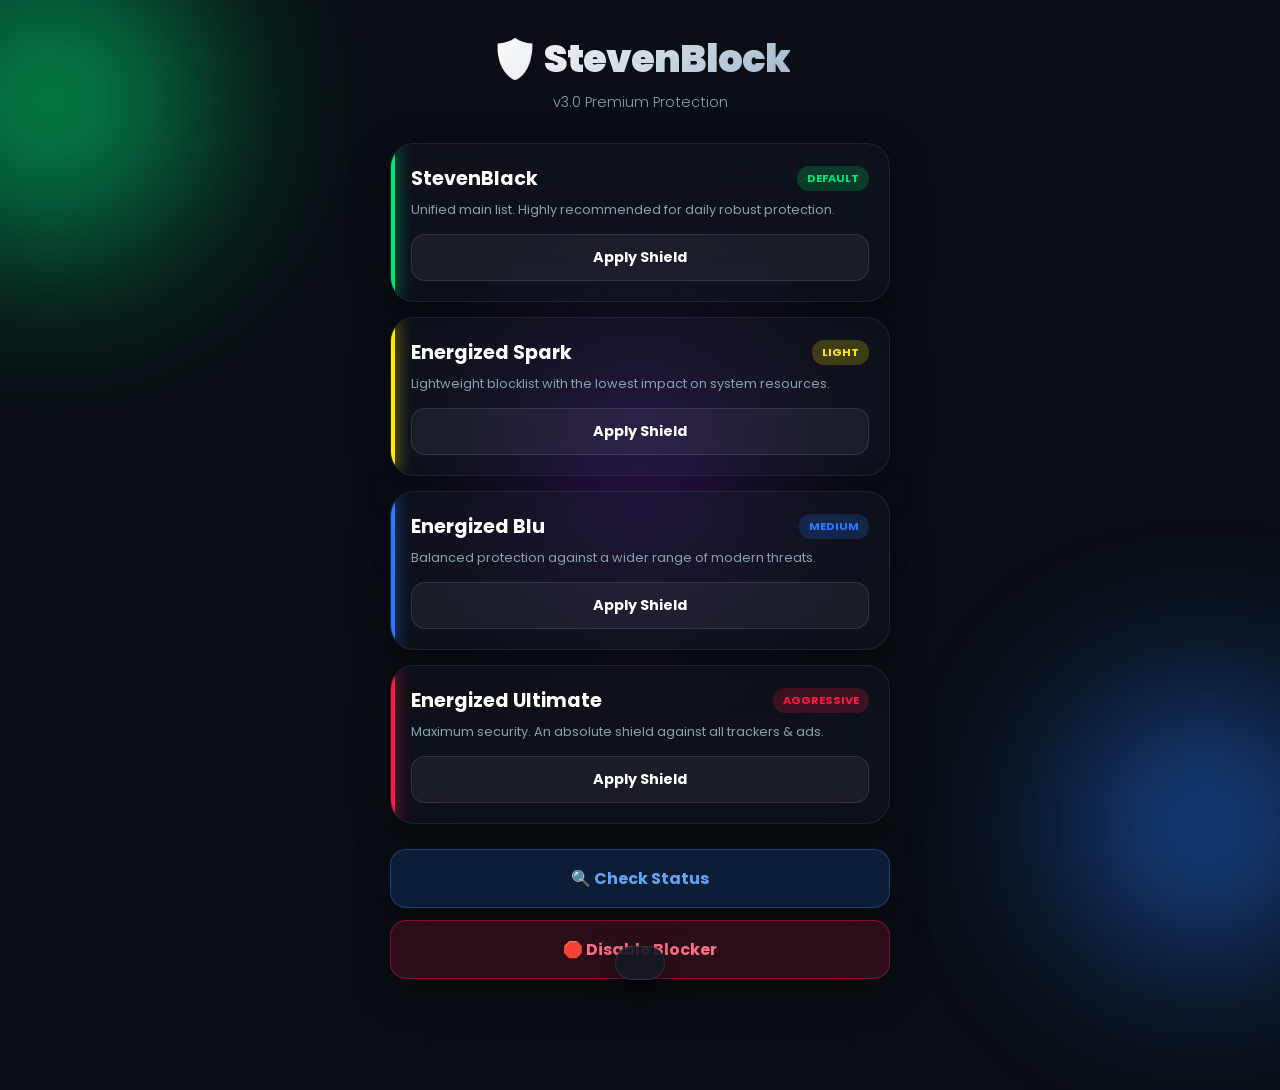
==== web/index.html @ 45ca89d0 "Add files via upload" ====
<!DOCTYPE html>
<html lang="en">
<head>
<meta charset="UTF-8">
<meta name="viewport" content="width=device-width, initial-scale=1.0, maximum-scale=1.0, user-scalable=no">
<title>StevenBlock UI</title>
<link href="https://fonts.googleapis.com/css2?family=Poppins:wght@300;500;700;900&display=swap" rel="stylesheet">
<style>
:root {
--bg: #090e14;
--text: #ffffff;
--muted: #8b9eb0;
--glass-bg: rgba(20, 25, 35, 0.4);
--glass-border: rgba(255, 255, 255, 0.08);
--primary: #00e676;
--primary-glow: rgba(0, 230, 118, 0.5);
--spark: #ffea00;
--blu: #2979ff;
--ultimate: #ff1744;
}
* { margin: 0; padding: 0; box-sizing: border-box; font-family: 'Poppins', sans-serif; -webkit-tap-highlight-color: transparent; }
body { background: var(--bg); color: var(--text); overflow-x: hidden; min-height: 100vh; display: flex; flex-direction: column; align-items: center; padding: 30px 20px; position: relative; }
.blob { position: fixed; filter: blur(90px); z-index: -1; opacity: 0.6; border-radius: 50%; animation: float 15s infinite alternate ease-in-out; }
.blob-1 { width: 300px; height: 300px; background: #00e676; top: -50px; left: -100px; }
.blob-2 { width: 250px; height: 250px; background: #2979ff; bottom: -50px; right: -50px; animation-delay: -5s; }
.blob-3 { width: 200px; height: 200px; background: #8a2be2; top: 40%; left: 50%; transform: translateX(-50%); animation-delay: -10s; }
@keyframes float { 0% { transform: translate(0, 0) scale(1); } 100% { transform: translate(30px, 40px) scale(1.1); } }
.header { text-align: center; margin-bottom: 30px; animation: slideDown 0.8s cubic-bezier(0.25, 1, 0.5, 1); }
.header h1 { font-size: 2.4rem; font-weight: 900; background: linear-gradient(135deg, #fff, #a3b8cc); -webkit-background-clip: text; -webkit-text-fill-color: transparent; letter-spacing: -1px; }
.header p { color: var(--muted); font-size: 0.9rem; font-weight: 300; margin-top: 5px; }
.glass { background: var(--glass-bg); backdrop-filter: blur(25px); -webkit-backdrop-filter: blur(25px); border: 1px solid var(--glass-border); border-radius: 24px; box-shadow: 0 10px 40px rgba(0,0,0,0.4); }
.grid { display: grid; grid-template-columns: 1fr; gap: 15px; width: 100%; max-width: 500px; animation: popIn 0.8s cubic-bezier(0.25, 1, 0.5, 1) forwards; opacity: 0; }
.card { padding: 20px; display: flex; flex-direction: column; position: relative; overflow: hidden; transition: transform 0.2s, background 0.2s; }
.card:active { transform: scale(0.96); background: rgba(255,255,255,0.05); }
.card-header { display: flex; justify-content: space-between; align-items: center; margin-bottom: 8px; }
.card h2 { font-size: 1.2rem; font-weight: 700; z-index: 2; }
.card p { font-size: 0.8rem; color: var(--muted); z-index: 2; margin-bottom: 15px; }
.badge { font-size: 0.7rem; padding: 4px 10px; border-radius: 12px; font-weight: 700; text-transform: uppercase; z-index: 2; }
.badge.steven { background: rgba(0,230,118,0.2); color: var(--primary); }
.badge.spark { background: rgba(255,234,0,0.2); color: var(--spark); }
.badge.blu { background: rgba(41,121,255,0.2); color: var(--blu); }
.badge.ultimate { background: rgba(255,23,68,0.2); color: var(--ultimate); }
.card-btn { background: rgba(255,255,255,0.05); border: 1px solid rgba(255,255,255,0.1); color: #fff; padding: 12px; border-radius: 14px; font-weight: 700; font-size: 0.9rem; cursor: pointer; transition: 0.2s; z-index: 2; width: 100%; }
.card.steven .card-btn:active { background: var(--primary); color: #000; border-color: var(--primary); }
.card.spark .card-btn:active { background: var(--spark); color: #000; border-color: var(--spark); }
.card.blu .card-btn:active { background: var(--blu); color: #fff; border-color: var(--blu); }
.card.ultimate .card-btn:active { background: var(--ultimate); color: #fff; border-color: var(--ultimate); }
.glow-line { position: absolute; left: 0; top: 0; height: 100%; width: 4px; border-radius: 24px 0 0 24px; }
.card.steven .glow-line { background: var(--primary); box-shadow: 0 0 15px var(--primary); }
.card.spark .glow-line { background: var(--spark); box-shadow: 0 0 15px var(--spark); }
.card.blu .glow-line { background: var(--blu); box-shadow: 0 0 15px var(--blu); }
.card.ultimate .glow-line { background: var(--ultimate); box-shadow: 0 0 15px var(--ultimate); }
.actions { margin-top: 25px; display: flex; flex-direction: column; gap: 12px; width: 100%; max-width: 500px; animation: popIn 1s cubic-bezier(0.25, 1, 0.5, 1) forwards; opacity: 0; }
.action-btn { padding: 16px; border-radius: 16px; font-weight: 700; font-size: 1rem; border: none; display: flex; justify-content: center; align-items: center; gap: 8px; cursor: pointer; transition: 0.2s; text-decoration: none; }
.btn-check { background: rgba(41,121,255,0.15); border: 1px solid rgba(41,121,255,0.4); color: #60a5fa; }
.btn-check:active { background: var(--blu); color: #fff; transform: scale(0.96); }
.btn-disable { background: rgba(255,23,68,0.15); border: 1px solid rgba(255,23,68,0.4); color: #fb7185; }
.btn-disable:active { background: var(--ultimate); color: #fff; transform: scale(0.96); }
.btn-telegram { background: rgba(0, 136, 204, 0.15); border: 1px solid rgba(0, 136, 204, 0.4); color: #38bdf8; margin-top: 10px; }
.btn-telegram:active { background: #0088cc; color: #fff; transform: scale(0.96); }
.modal { position: fixed; top: 0; left: 0; width: 100%; height: 100%; background: rgba(0,0,0,0.6); backdrop-filter: blur(10px); display: flex; justify-content: center; align-items: center; opacity: 0; pointer-events: none; transition: 0.4s; z-index: 100; }
.modal.active { opacity: 1; pointer-events: all; }
.modal-content { padding: 40px 30px; text-align: center; width: 90%; max-width: 400px; transform: translateY(50px) scale(0.9); transition: 0.4s cubic-bezier(0.25, 1, 0.5, 1); position: relative; overflow: hidden; }
.modal.active .modal-content { transform: translateY(0) scale(1); }
.modal-content::before { content: ''; position: absolute; top: -50px; left: 50%; transform: translateX(-50%); width: 100px; height: 100px; background: var(--primary); filter: blur(50px); opacity: 0.5; z-index: -1; }
.modal h2 { font-size: 1.5rem; font-weight: 900; margin-bottom: 5px; }
.modal p { color: var(--muted); font-size: 0.9rem; }
.counter { font-size: 3.5rem; font-weight: 900; color: var(--primary); text-shadow: 0 0 30px var(--primary-glow); margin: 20px 0; line-height: 1; }
.pending-alert { background: rgba(255, 187, 0, 0.15); border: 1px solid rgba(255, 187, 0, 0.3); color: #ffd000; padding: 10px; border-radius: 12px; font-size: 0.8rem; font-weight: 700; margin-top: 15px; display: none; }
.toast { position: fixed; bottom: -80px; left: 50%; transform: translateX(-50%); background: rgba(20, 25, 35, 0.9); border: 1px solid rgba(255,255,255,0.1); padding: 16px 24px; border-radius: 20px; font-size: 0.95rem; font-weight: 500; transition: 0.4s cubic-bezier(0.25, 1, 0.5, 1); z-index: 200; white-space: nowrap; box-shadow: 0 10px 30px rgba(0,0,0,0.5); display: flex; align-items: center; gap: 10px; }
.toast.show { bottom: 40px; }
@keyframes slideDown { from { opacity: 0; transform: translateY(-30px); } to { opacity: 1; transform: translateY(0); } }
@keyframes popIn { from { opacity: 0; transform: translateY(20px) scale(0.95); } to { opacity: 1; transform: translateY(0) scale(1); } }
</style>
</head>
<body>
<div class="blob blob-1"></div>
<div class="blob blob-2"></div>
<div class="blob blob-3"></div>
<div class="header">
<h1>🛡️ StevenBlock</h1>
<p>v3.0 Premium Protection</p>
</div>
<div class="grid">
<div class="card glass steven">
<div class="glow-line"></div>
<div class="card-header">
<h2>StevenBlack</h2>
<span class="badge steven">Default</span>
</div>
<p>Unified main list. Highly recommended for daily robust protection.</p>
<button class="card-btn" onclick="applyList('steven')">Apply Shield</button>
</div>
<div class="card glass spark">
<div class="glow-line"></div>
<div class="card-header">
<h2>Energized Spark</h2>
<span class="badge spark">Light</span>
</div>
<p>Lightweight blocklist with the lowest impact on system resources.</p>
<button class="card-btn" onclick="applyList('spark')">Apply Shield</button>
</div>
<div class="card glass blu">
<div class="glow-line"></div>
<div class="card-header">
<h2>Energized Blu</h2>
<span class="badge blu">Medium</span>
</div>
<p>Balanced protection against a wider range of modern threats.</p>
<button class="card-btn" onclick="applyList('blu')">Apply Shield</button>
</div>
<div class="card glass ultimate">
<div class="glow-line"></div>
<div class="card-header">
<h2>Energized Ultimate</h2>
<span class="badge ultimate">Aggressive</span>
</div>
<p>Maximum security. An absolute shield against all trackers & ads.</p>
<button class="card-btn" onclick="applyList('ultimate')">Apply Shield</button>
</div>
</div>
<div class="actions">
<button class="action-btn btn-check glass" onclick="checkStatus()">🔍 Check Status</button>
<button class="action-btn btn-disable glass" onclick="disableBlocker()">🛑 Disable Blocker</button>
<a href="https://t.me/stevenblockmodule" target="_blank" class="action-btn btn-telegram glass">✈️ Join Telegram</a>
</div>
<div class="modal" id="statusModal" onclick="closeModal(event)">
<div class="modal-content glass">
<h2>Protection Active</h2>
<p>Total blocked malicious domains</p>
<div class="counter" id="lineCount">0</div>
<div class="pending-alert" id="pendingText">⚠️ Pending changes exist! Reboot required.</div>
</div>
</div>
<div class="toast" id="toast"><span></span></div>
<script>
function showToast(msg) {
const toast = document.getElementById('toast');
toast.innerHTML = msg;
toast.classList.add('show');
setTimeout(() => { toast.classList.remove('show'); }, 3500);
}
function animateValue(id, start, end, duration) {
let obj = document.getElementById(id);
let range = end - start;
let current = start;
let increment = end > start ? Math.ceil(range / (duration / 16)) : -1;
let timer = setInterval(function() {
current += increment;
if ((increment > 0 && current >= end) || (increment < 0 && current <= end)) {
current = end;
clearInterval(timer);
}
obj.innerHTML = current.toLocaleString();
}, 16);
}
async function applyList(listName) {
showToast("⏳ Downloading shield, please wait...");
try {
let res = await fetch(`/cgi-bin/api.sh?action=update&list=${listName}`);
let data = await res.json();
showToast(data.message);
} catch(e) { showToast("❌ Error communicating with module!"); }
}
async function disableBlocker() {
try {
let res = await fetch(`/cgi-bin/api.sh?action=disable`);
let data = await res.json();
showToast(data.message);
} catch(e) { showToast("❌ Error communicating with module!"); }
}
async function checkStatus() {
const modal = document.getElementById('statusModal');
const counter = document.getElementById('lineCount');
const pending = document.getElementById('pendingText');
counter.innerHTML = "0";
modal.classList.add('active');
try {
let res = await fetch(`/cgi-bin/api.sh?action=status`);
let data = await res.json();
animateValue('lineCount', 0, parseInt(data.lines), 1500);
if(data.pending) { pending.style.display = "block"; } else { pending.style.display = "none"; }
} catch(e) { counter.innerHTML = "Err"; }
}
function closeModal(e) {
if(e.target.id === 'statusModal') {
document.getElementById('statusModal').classList.remove('active');
}
}
</script>
</body>
</html>
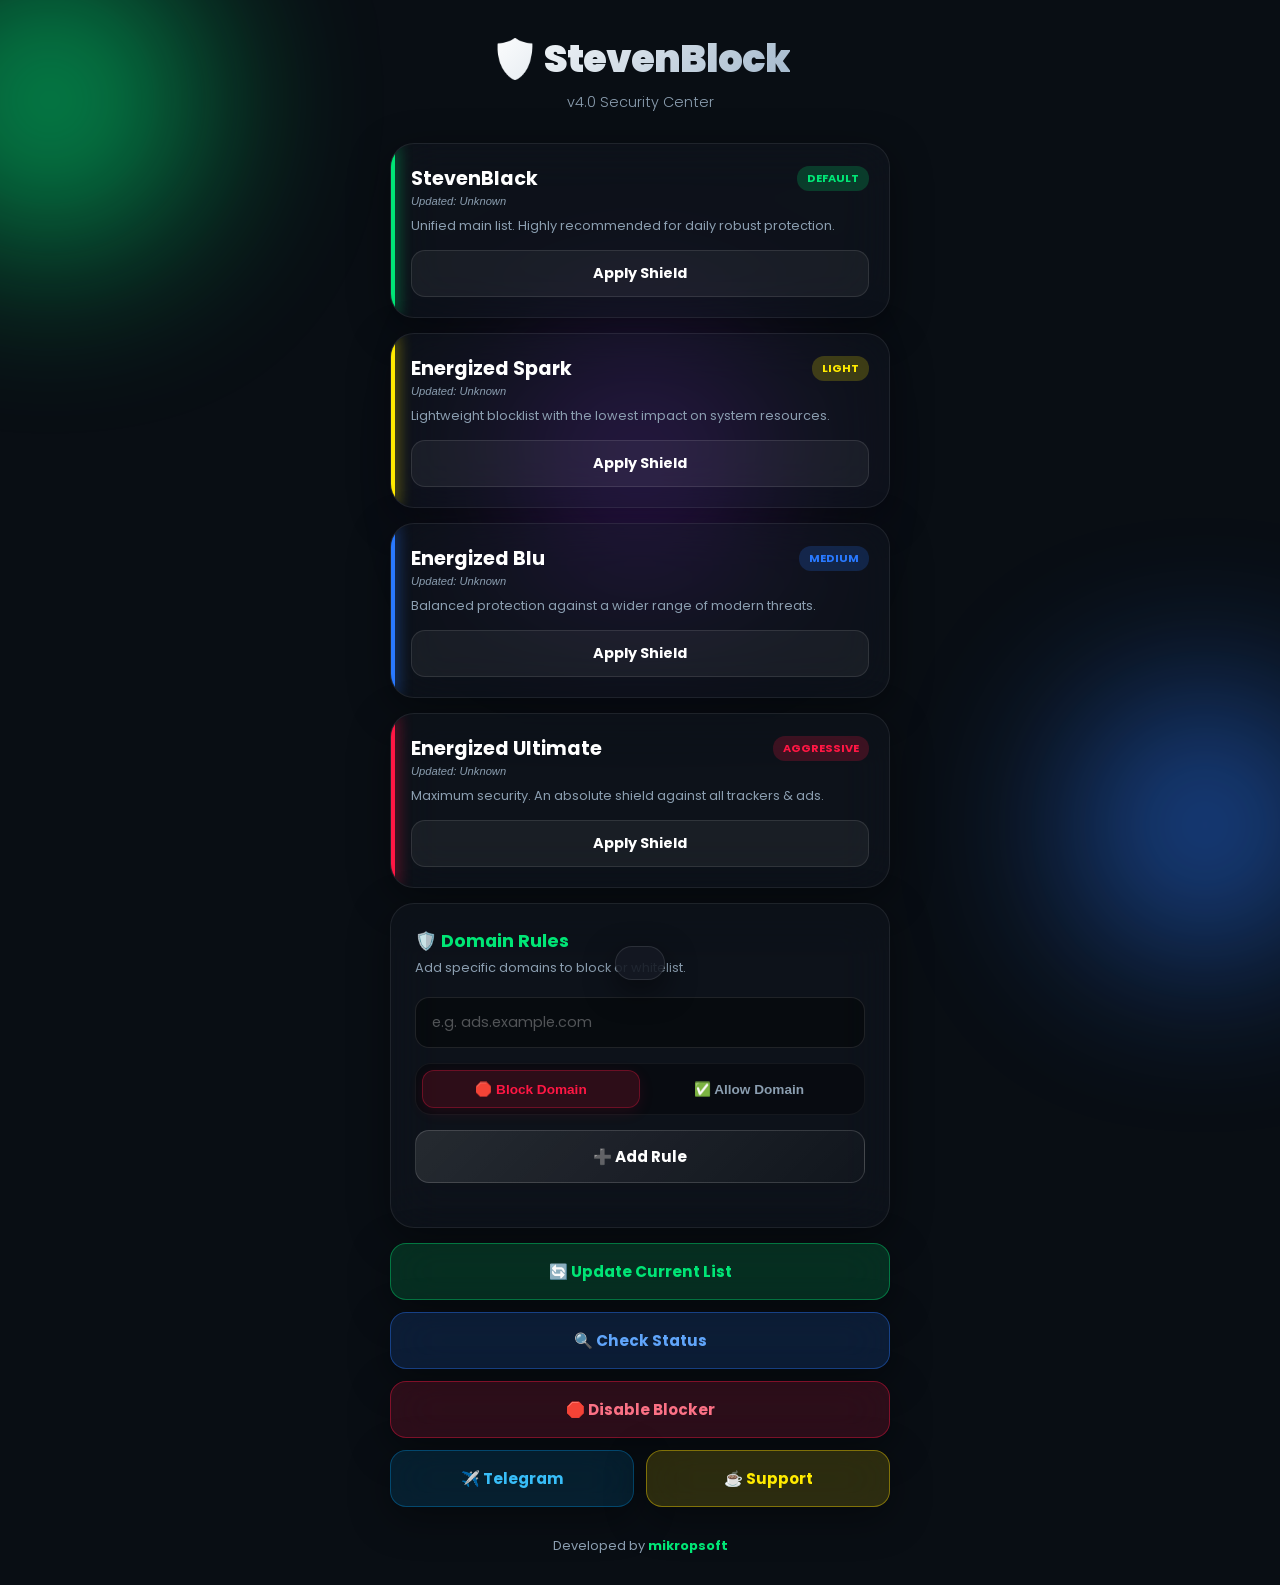
==== commit 03f892ea: "Add files via upload" ====
--- a/web/index.html
+++ b/web/index.html
@@ -7,18 +7,13 @@
 <link href="https://fonts.googleapis.com/css2?family=Poppins:wght@300;500;700;900&display=swap" rel="stylesheet">
 <style>
 :root {
---bg: #090e14;
---text: #ffffff;
---muted: #8b9eb0;
---glass-bg: rgba(20, 25, 35, 0.4);
---glass-border: rgba(255, 255, 255, 0.08);
---primary: #00e676;
---primary-glow: rgba(0, 230, 118, 0.5);
---spark: #ffea00;
---blu: #2979ff;
---ultimate: #ff1744;
-}
-* { margin: 0; padding: 0; box-sizing: border-box; font-family: 'Poppins', sans-serif; -webkit-tap-highlight-color: transparent; }
+--bg: #090e14; --text: #ffffff; --muted: #8b9eb0;
+--glass-bg: rgba(20, 25, 35, 0.4); --glass-border: rgba(255, 255, 255, 0.08);
+--primary: #00e676; --primary-glow: rgba(0, 230, 118, 0.5);
+--spark: #ffea00; --blu: #2979ff; --ultimate: #ff1744;
+}
+* { margin: 0; padding: 0; box-sizing: border-box; font-family: 'Poppins', sans-serif; -webkit-tap-highlight-color: transparent; -webkit-user-select: none; user-select: none; }
+input { -webkit-user-select: auto; user-select: auto; }
 body { background: var(--bg); color: var(--text); overflow-x: hidden; min-height: 100vh; display: flex; flex-direction: column; align-items: center; padding: 30px 20px; position: relative; }
 .blob { position: fixed; filter: blur(90px); z-index: -1; opacity: 0.6; border-radius: 50%; animation: float 15s infinite alternate ease-in-out; }
 .blob-1 { width: 300px; height: 300px; background: #00e676; top: -50px; left: -100px; }
@@ -30,16 +25,20 @@
 .header p { color: var(--muted); font-size: 0.9rem; font-weight: 300; margin-top: 5px; }
 .glass { background: var(--glass-bg); backdrop-filter: blur(25px); -webkit-backdrop-filter: blur(25px); border: 1px solid var(--glass-border); border-radius: 24px; box-shadow: 0 10px 40px rgba(0,0,0,0.4); }
 .grid { display: grid; grid-template-columns: 1fr; gap: 15px; width: 100%; max-width: 500px; animation: popIn 0.8s cubic-bezier(0.25, 1, 0.5, 1) forwards; opacity: 0; }
-.card { padding: 20px; display: flex; flex-direction: column; position: relative; overflow: hidden; transition: transform 0.2s, background 0.2s; }
-.card:active { transform: scale(0.96); background: rgba(255,255,255,0.05); }
-.card-header { display: flex; justify-content: space-between; align-items: center; margin-bottom: 8px; }
+.card { padding: 20px; display: flex; flex-direction: column; position: relative; overflow: hidden; transition: transform 0.2s, background 0.2s, border 0.3s; }
+.card.active-card { border: 1px solid var(--primary); background: rgba(0,230,118,0.05); }
+.card:active { transform: scale(0.96); }
+.card-header { display: flex; justify-content: space-between; align-items: center; margin-bottom: 2px; }
 .card h2 { font-size: 1.2rem; font-weight: 700; z-index: 2; }
+.date-text { font-size: 0.7rem; color: var(--muted); margin-bottom: 10px; z-index: 2; font-style: italic; }
 .card p { font-size: 0.8rem; color: var(--muted); z-index: 2; margin-bottom: 15px; }
 .badge { font-size: 0.7rem; padding: 4px 10px; border-radius: 12px; font-weight: 700; text-transform: uppercase; z-index: 2; }
 .badge.steven { background: rgba(0,230,118,0.2); color: var(--primary); }
 .badge.spark { background: rgba(255,234,0,0.2); color: var(--spark); }
 .badge.blu { background: rgba(41,121,255,0.2); color: var(--blu); }
 .badge.ultimate { background: rgba(255,23,68,0.2); color: var(--ultimate); }
+.badge.active-badge { background: var(--primary); color: #000; display: none; margin-left: 5px; }
+.card.active-card .badge.active-badge { display: inline-block; }
 .card-btn { background: rgba(255,255,255,0.05); border: 1px solid rgba(255,255,255,0.1); color: #fff; padding: 12px; border-radius: 14px; font-weight: 700; font-size: 0.9rem; cursor: pointer; transition: 0.2s; z-index: 2; width: 100%; }
 .card.steven .card-btn:active { background: var(--primary); color: #000; border-color: var(--primary); }
 .card.spark .card-btn:active { background: var(--spark); color: #000; border-color: var(--spark); }
@@ -50,20 +49,50 @@
 .card.spark .glow-line { background: var(--spark); box-shadow: 0 0 15px var(--spark); }
 .card.blu .glow-line { background: var(--blu); box-shadow: 0 0 15px var(--blu); }
 .card.ultimate .glow-line { background: var(--ultimate); box-shadow: 0 0 15px var(--ultimate); }
-.actions { margin-top: 25px; display: flex; flex-direction: column; gap: 12px; width: 100%; max-width: 500px; animation: popIn 1s cubic-bezier(0.25, 1, 0.5, 1) forwards; opacity: 0; }
-.action-btn { padding: 16px; border-radius: 16px; font-weight: 700; font-size: 1rem; border: none; display: flex; justify-content: center; align-items: center; gap: 8px; cursor: pointer; transition: 0.2s; text-decoration: none; }
-.btn-check { background: rgba(41,121,255,0.15); border: 1px solid rgba(41,121,255,0.4); color: #60a5fa; }
+.rule-box { padding: 24px; margin-top: 15px; width: 100%; max-width: 500px; animation: popIn 0.9s cubic-bezier(0.25, 1, 0.5, 1) forwards; opacity: 0; display: flex; flex-direction: column; gap: 15px; }
+.rule-box h3 { font-size: 1.1rem; color: var(--primary); display: flex; align-items: center; gap: 8px; margin-bottom: 0; }
+.rule-box p.desc { font-size: 0.8rem; color: var(--muted); margin-top: -10px; margin-bottom: 5px; }
+.glass-input { width: 100%; background: rgba(0,0,0,0.4); border: 1px solid rgba(255,255,255,0.1); color: #fff; padding: 14px 16px; border-radius: 14px; outline: none; font-size: 0.9rem; transition: 0.3s; }
+.glass-input::placeholder { color: rgba(255,255,255,0.3); }
+.glass-input:focus { border-color: var(--primary); background: rgba(0,0,0,0.6); box-shadow: 0 0 15px rgba(0,230,118,0.1); }
+.rule-toggle-group { display: flex; background: rgba(0,0,0,0.3); padding: 6px; border-radius: 16px; border: 1px solid rgba(255,255,255,0.05); }
+.rule-toggle-group input[type="radio"] { display: none; }
+.toggle-label { flex: 1; text-align: center; padding: 10px; font-size: 0.85rem; font-weight: 600; color: var(--muted); border-radius: 12px; cursor: pointer; transition: all 0.3s cubic-bezier(0.25, 1, 0.5, 1); border: 1px solid transparent; }
+.rule-toggle-group input[value="black"]:checked + .toggle-label { background: rgba(255,23,68,0.15); color: var(--ultimate); border-color: rgba(255,23,68,0.3); box-shadow: 0 4px 15px rgba(255,23,68,0.1); }
+.rule-toggle-group input[value="white"]:checked + .toggle-label { background: rgba(0,230,118,0.15); color: var(--primary); border-color: rgba(0,230,118,0.3); box-shadow: 0 4px 15px rgba(0,230,118,0.1); }
+.btn-add-rule { background: linear-gradient(135deg, rgba(255,255,255,0.1), rgba(255,255,255,0.02)); border: 1px solid rgba(255,255,255,0.15); color: #fff; padding: 14px; border-radius: 14px; font-weight: 700; font-size: 0.95rem; cursor: pointer; transition: 0.2s; display: flex; justify-content: center; align-items: center; gap: 8px; }
+.btn-add-rule:hover { background: rgba(255,255,255,0.15); }
+.btn-add-rule:active { transform: scale(0.96); border-color: #fff; }
+.rules-list { display: flex; flex-wrap: wrap; gap: 8px; margin-top: 5px; }
+.rule-tag { display: flex; align-items: center; gap: 6px; padding: 8px 14px; border-radius: 20px; font-size: 0.75rem; font-weight: 700; animation: popIn 0.3s ease forwards; }
+.rule-tag.black { background: rgba(255,23,68,0.15); border: 1px solid rgba(255,23,68,0.4); color: #ff5252; }
+.rule-tag.white { background: rgba(0,230,118,0.15); border: 1px solid rgba(0,230,118,0.4); color: #69f0ae; }
+.rule-tag .del-btn { cursor: pointer; font-size: 1.1rem; line-height: 1; padding-left: 6px; opacity: 0.7; transition: 0.2s; }
+.rule-tag .del-btn:hover { opacity: 1; transform: scale(1.2); }
+.actions { margin-top: 15px; display: grid; grid-template-columns: 1fr 1fr; gap: 12px; width: 100%; max-width: 500px; animation: popIn 1s cubic-bezier(0.25, 1, 0.5, 1) forwards; opacity: 0; }
+.action-btn { padding: 16px 12px; border-radius: 16px; font-weight: 700; font-size: 0.95rem; border: none; display: flex; justify-content: center; align-items: center; gap: 8px; cursor: pointer; transition: 0.2s; text-decoration: none; text-align: center; }
+.btn-update { grid-column: 1 / -1; background: rgba(0,230,118,0.15); border: 1px solid rgba(0,230,118,0.4); color: var(--primary); }
+.btn-update:active { background: var(--primary); color: #000; transform: scale(0.96); }
+.btn-check { grid-column: 1 / -1; background: rgba(41,121,255,0.15); border: 1px solid rgba(41,121,255,0.4); color: #60a5fa; }
 .btn-check:active { background: var(--blu); color: #fff; transform: scale(0.96); }
+.btn-toggle { grid-column: 1 / -1; }
 .btn-disable { background: rgba(255,23,68,0.15); border: 1px solid rgba(255,23,68,0.4); color: #fb7185; }
 .btn-disable:active { background: var(--ultimate); color: #fff; transform: scale(0.96); }
-.btn-telegram { background: rgba(0, 136, 204, 0.15); border: 1px solid rgba(0, 136, 204, 0.4); color: #38bdf8; margin-top: 10px; }
+.btn-enable { background: rgba(0,230,118,0.15); border: 1px solid rgba(0,230,118,0.4); color: var(--primary); }
+.btn-enable:active { background: var(--primary); color: #000; transform: scale(0.96); }
+.btn-telegram { background: rgba(0, 136, 204, 0.15); border: 1px solid rgba(0, 136, 204, 0.4); color: #38bdf8; }
 .btn-telegram:active { background: #0088cc; color: #fff; transform: scale(0.96); }
+.btn-coffee { background: rgba(255, 221, 0, 0.15); border: 1px solid rgba(255, 221, 0, 0.4); color: #ffea00; }
+.btn-coffee:active { background: #ffdd00; color: #000; transform: scale(0.96); }
+.footer { margin-top: 30px; text-align: center; font-size: 0.8rem; color: var(--muted); animation: popIn 1.2s forwards; opacity: 0; }
+.footer a { color: var(--primary); text-decoration: none; font-weight: 700; }
 .modal { position: fixed; top: 0; left: 0; width: 100%; height: 100%; background: rgba(0,0,0,0.6); backdrop-filter: blur(10px); display: flex; justify-content: center; align-items: center; opacity: 0; pointer-events: none; transition: 0.4s; z-index: 100; }
 .modal.active { opacity: 1; pointer-events: all; }
 .modal-content { padding: 40px 30px; text-align: center; width: 90%; max-width: 400px; transform: translateY(50px) scale(0.9); transition: 0.4s cubic-bezier(0.25, 1, 0.5, 1); position: relative; overflow: hidden; }
 .modal.active .modal-content { transform: translateY(0) scale(1); }
 .modal-content::before { content: ''; position: absolute; top: -50px; left: 50%; transform: translateX(-50%); width: 100px; height: 100px; background: var(--primary); filter: blur(50px); opacity: 0.5; z-index: -1; }
 .modal h2 { font-size: 1.5rem; font-weight: 900; margin-bottom: 5px; }
+.active-name { font-size: 1rem; color: var(--primary); font-weight: 700; margin-bottom: 5px; text-transform: uppercase; }
 .modal p { color: var(--muted); font-size: 0.9rem; }
 .counter { font-size: 3.5rem; font-weight: 900; color: var(--primary); text-shadow: 0 0 30px var(--primary-glow); margin: 20px 0; line-height: 1; }
 .pending-alert { background: rgba(255, 187, 0, 0.15); border: 1px solid rgba(255, 187, 0, 0.3); color: #ffd000; padding: 10px; border-radius: 12px; font-size: 0.8rem; font-weight: 700; margin-top: 15px; display: none; }
@@ -73,60 +102,83 @@
 @keyframes popIn { from { opacity: 0; transform: translateY(20px) scale(0.95); } to { opacity: 1; transform: translateY(0) scale(1); } }
 </style>
 </head>
-<body>
+<body oncontextmenu="return false" onselectstart="return false" ondragstart="return false">
 <div class="blob blob-1"></div>
 <div class="blob blob-2"></div>
 <div class="blob blob-3"></div>
 <div class="header">
 <h1>🛡️ StevenBlock</h1>
-<p>v3.0 Premium Protection</p>
+<p>v4.0 Security Center</p>
 </div>
 <div class="grid">
-<div class="card glass steven">
+<div class="card glass steven" id="card-steven">
 <div class="glow-line"></div>
 <div class="card-header">
-<h2>StevenBlack</h2>
+<h2>StevenBlack <span class="badge active-badge">Active</span></h2>
 <span class="badge steven">Default</span>
 </div>
+<div class="date-text" id="date-steven">Checking date...</div>
 <p>Unified main list. Highly recommended for daily robust protection.</p>
 <button class="card-btn" onclick="applyList('steven')">Apply Shield</button>
 </div>
-<div class="card glass spark">
+<div class="card glass spark" id="card-spark">
 <div class="glow-line"></div>
 <div class="card-header">
-<h2>Energized Spark</h2>
+<h2>Energized Spark <span class="badge active-badge">Active</span></h2>
 <span class="badge spark">Light</span>
 </div>
+<div class="date-text" id="date-spark">Checking date...</div>
 <p>Lightweight blocklist with the lowest impact on system resources.</p>
 <button class="card-btn" onclick="applyList('spark')">Apply Shield</button>
 </div>
-<div class="card glass blu">
+<div class="card glass blu" id="card-blu">
 <div class="glow-line"></div>
 <div class="card-header">
-<h2>Energized Blu</h2>
+<h2>Energized Blu <span class="badge active-badge">Active</span></h2>
 <span class="badge blu">Medium</span>
 </div>
+<div class="date-text" id="date-blu">Checking date...</div>
 <p>Balanced protection against a wider range of modern threats.</p>
 <button class="card-btn" onclick="applyList('blu')">Apply Shield</button>
 </div>
-<div class="card glass ultimate">
+<div class="card glass ultimate" id="card-ultimate">
 <div class="glow-line"></div>
 <div class="card-header">
-<h2>Energized Ultimate</h2>
+<h2>Energized Ultimate <span class="badge active-badge">Active</span></h2>
 <span class="badge ultimate">Aggressive</span>
 </div>
+<div class="date-text" id="date-ultimate">Checking date...</div>
 <p>Maximum security. An absolute shield against all trackers & ads.</p>
 <button class="card-btn" onclick="applyList('ultimate')">Apply Shield</button>
 </div>
 </div>
+<div class="rule-box glass">
+<h3>🛡️ Domain Rules</h3>
+<p class="desc">Add specific domains to block or whitelist.</p>
+<input type="text" id="ruleDomain" placeholder="e.g. ads.example.com" class="glass-input" autocomplete="off" spellcheck="false">
+<div class="rule-toggle-group">
+<input type="radio" id="typeBlock" name="ruleType" value="black" checked>
+<label for="typeBlock" class="toggle-label">🛑 Block Domain</label>
+<input type="radio" id="typeAllow" name="ruleType" value="white">
+<label for="typeAllow" class="toggle-label">✅ Allow Domain</label>
+</div>
+<button onclick="addRule()" class="btn-add-rule">➕ Add Rule</button>
+<div class="rules-list" id="rulesList"></div>
+</div>
 <div class="actions">
+<button class="action-btn btn-update glass" onclick="updateCurrentList()">🔄 Update Current List</button>
 <button class="action-btn btn-check glass" onclick="checkStatus()">🔍 Check Status</button>
-<button class="action-btn btn-disable glass" onclick="disableBlocker()">🛑 Disable Blocker</button>
-<a href="https://t.me/stevenblockmodule" target="_blank" class="action-btn btn-telegram glass">✈️ Join Telegram</a>
+<button class="action-btn btn-toggle btn-disable glass" id="toggleBlocker" onclick="toggleBlocker()">🛑 Disable Blocker</button>
+<a href="https://t.me/stevenblockmodule" target="_blank" class="action-btn btn-telegram glass">✈️ Telegram</a>
+<a href="https://buymeacoffee.com/mikropsoft" target="_blank" class="action-btn btn-coffee glass">☕ Support</a>
+</div>
+<div class="footer">
+Developed by <a href="https://github.com/mikropsoft" target="_blank">mikropsoft</a>
 </div>
 <div class="modal" id="statusModal" onclick="closeModal(event)">
 <div class="modal-content glass">
 <h2>Protection Active</h2>
+<div class="active-name" id="modalActiveName">StevenBlack</div>
 <p>Total blocked malicious domains</p>
 <div class="counter" id="lineCount">0</div>
 <div class="pending-alert" id="pendingText">⚠️ Pending changes exist! Reboot required.</div>
@@ -134,11 +186,20 @@
 </div>
 <div class="toast" id="toast"><span></span></div>
 <script>
+document.addEventListener('contextmenu', e => { if(e.target.tagName !== 'INPUT') e.preventDefault(); });
+document.addEventListener('keydown', e => { 
+if(e.target.tagName === 'INPUT') return;
+if (e.key === 'F12' || (e.ctrlKey && ['c', 'v', 'u', 'a', 's', 'p'].includes(e.key.toLowerCase()))) e.preventDefault(); 
+});
+let isBlockerDisabled = false;
+let toastTimer;
+window.onload = () => { fetchDates(); initStatus(); fetchRules(); };
 function showToast(msg) {
 const toast = document.getElementById('toast');
 toast.innerHTML = msg;
 toast.classList.add('show');
-setTimeout(() => { toast.classList.remove('show'); }, 3500);
+clearTimeout(toastTimer);
+toastTimer = setTimeout(() => { toast.classList.remove('show'); }, 3500);
 }
 function animateValue(id, start, end, duration) {
 let obj = document.getElementById(id);
@@ -147,46 +208,110 @@
 let increment = end > start ? Math.ceil(range / (duration / 16)) : -1;
 let timer = setInterval(function() {
 current += increment;
-if ((increment > 0 && current >= end) || (increment < 0 && current <= end)) {
-current = end;
-clearInterval(timer);
-}
+if ((increment > 0 && current >= end) || (increment < 0 && current <= end)) { current = end; clearInterval(timer); }
 obj.innerHTML = current.toLocaleString();
 }, 16);
 }
+async function fetchDates() {
+const repos = {
+'steven': 'https://api.github.com/repos/StevenBlack/hosts/commits?path=hosts&per_page=1',
+'spark': 'https://api.github.com/repos/mikropsoft/StevenBlock/commits?path=hosts/energized_spark_hosts&per_page=1',
+'blu': 'https://api.github.com/repos/mikropsoft/StevenBlock/commits?path=hosts/energized_blu_hosts&per_page=1',
+'ultimate': 'https://api.github.com/repos/mikropsoft/StevenBlock/commits?path=hosts/energized_ultimate_hosts&per_page=1'
+};
+await Promise.all(Object.entries(repos).map(async ([key, url]) => {
+try {
+let r = await fetch(url); let d = await r.json();
+let dateStr = new Date(d[0].commit.committer.date).toLocaleDateString();
+document.getElementById('date-'+key).innerText = 'Updated: ' + dateStr;
+} catch(e) { document.getElementById('date-'+key).innerText = 'Updated: Unknown'; }
+}));
+}
+async function initStatus() {
+try {
+let res = await fetch(`/cgi-bin/api.sh?action=status`); let data = await res.json();
+isBlockerDisabled = data.disabled;
+document.querySelectorAll('.card').forEach(c => c.classList.remove('active-card'));
+if(!isBlockerDisabled && data.active !== 'none') {
+let activeCard = document.getElementById('card-' + data.active);
+if(activeCard) activeCard.classList.add('active-card');
+document.getElementById('modalActiveName').innerText = data.active.toUpperCase() + ' SHIELD';
+} else {
+document.getElementById('modalActiveName').innerText = 'DISABLED';
+}
+let toggleBtn = document.getElementById('toggleBlocker');
+if(isBlockerDisabled) {
+toggleBtn.innerHTML = '🟢 Enable Blocker';
+toggleBtn.classList.replace('btn-disable', 'btn-enable');
+} else {
+toggleBtn.innerHTML = '🛑 Disable Blocker';
+toggleBtn.classList.replace('btn-enable', 'btn-disable');
+}
+if(data.pending) {
+document.getElementById('pendingText').style.display = "block";
+showToast("⚠️ Pending changes exist! Reboot required.");
+}
+} catch(e) {}
+}
+async function fetchRules() {
+try {
+let res = await fetch(`/cgi-bin/api.sh?action=get_rules`); let data = await res.json();
+const list = document.getElementById('rulesList');
+list.innerHTML = '';
+data.black.forEach(d => { list.innerHTML += `<div class="rule-tag black">🛑 ${d} <span class="del-btn" onclick="deleteRule('${d}', 'black')">×</span></div>`; });
+data.white.forEach(d => { list.innerHTML += `<div class="rule-tag white">✅ ${d} <span class="del-btn" onclick="deleteRule('${d}', 'white')">×</span></div>`; });
+} catch(e) {}
+}
 async function applyList(listName) {
-showToast("⏳ Downloading shield, please wait...");
-try {
-let res = await fetch(`/cgi-bin/api.sh?action=update&list=${listName}`);
-let data = await res.json();
-showToast(data.message);
+showToast("⏳ Applying shield...");
+try {
+let res = await fetch(`/cgi-bin/api.sh?action=update&list=${listName}`); let data = await res.json();
+showToast(data.message); if(data.success) initStatus();
 } catch(e) { showToast("❌ Error communicating with module!"); }
 }
-async function disableBlocker() {
-try {
-let res = await fetch(`/cgi-bin/api.sh?action=disable`);
-let data = await res.json();
-showToast(data.message);
-} catch(e) { showToast("❌ Error communicating with module!"); }
+async function updateCurrentList() {
+showToast("⏳ Checking for updates...");
+try {
+let res = await fetch(`/cgi-bin/api.sh?action=update_current`); let data = await res.json();
+showToast(data.message); if(data.success) initStatus();
+} catch(e) { showToast("❌ Error!"); }
+}
+async function toggleBlocker() {
+let action = isBlockerDisabled ? 'enable' : 'disable';
+try {
+let res = await fetch(`/cgi-bin/api.sh?action=${action}`); let data = await res.json();
+showToast(data.message); initStatus();
+} catch(e) { showToast("❌ Error!"); }
+}
+async function addRule() {
+let domain = document.getElementById('ruleDomain').value.trim();
+let type = document.querySelector('input[name="ruleType"]:checked').value;
+if(!domain) { showToast("⚠️ Please enter a domain name!"); return; }
+let regex = /^[a-zA-Z0-9.-]+\.[a-zA-Z]{2,}$/;
+if(!regex.test(domain)) { showToast("❌ Invalid domain format!"); return; }
+showToast("⏳ Saving rule...");
+try {
+let res = await fetch(`/cgi-bin/api.sh?action=add_rule&type=${type}&domain=${domain}`); let data = await res.json();
+showToast(data.message); if(data.success) { document.getElementById('ruleDomain').value = ''; initStatus(); fetchRules(); }
+} catch(e) { showToast("❌ Error!"); }
+}
+async function deleteRule(domain, type) {
+showToast("⏳ Removing rule...");
+try {
+let res = await fetch(`/cgi-bin/api.sh?action=delete_rule&type=${type}&domain=${domain}`); let data = await res.json();
+showToast(data.message); if(data.success) { initStatus(); fetchRules(); }
+} catch(e) { showToast("❌ Error!"); }
 }
 async function checkStatus() {
-const modal = document.getElementById('statusModal');
-const counter = document.getElementById('lineCount');
-const pending = document.getElementById('pendingText');
-counter.innerHTML = "0";
-modal.classList.add('active');
-try {
-let res = await fetch(`/cgi-bin/api.sh?action=status`);
-let data = await res.json();
+const modal = document.getElementById('statusModal'); const counter = document.getElementById('lineCount'); const pending = document.getElementById('pendingText');
+counter.innerHTML = "0"; modal.classList.add('active');
+try {
+let res = await fetch(`/cgi-bin/api.sh?action=status`); let data = await res.json();
 animateValue('lineCount', 0, parseInt(data.lines), 1500);
 if(data.pending) { pending.style.display = "block"; } else { pending.style.display = "none"; }
 } catch(e) { counter.innerHTML = "Err"; }
 }
-function closeModal(e) {
-if(e.target.id === 'statusModal') {
-document.getElementById('statusModal').classList.remove('active');
-}
-}
+function closeModal(e) { if(e.target.id === 'statusModal') document.getElementById('statusModal').classList.remove('active'); }
 </script>
 </body>
 </html>
